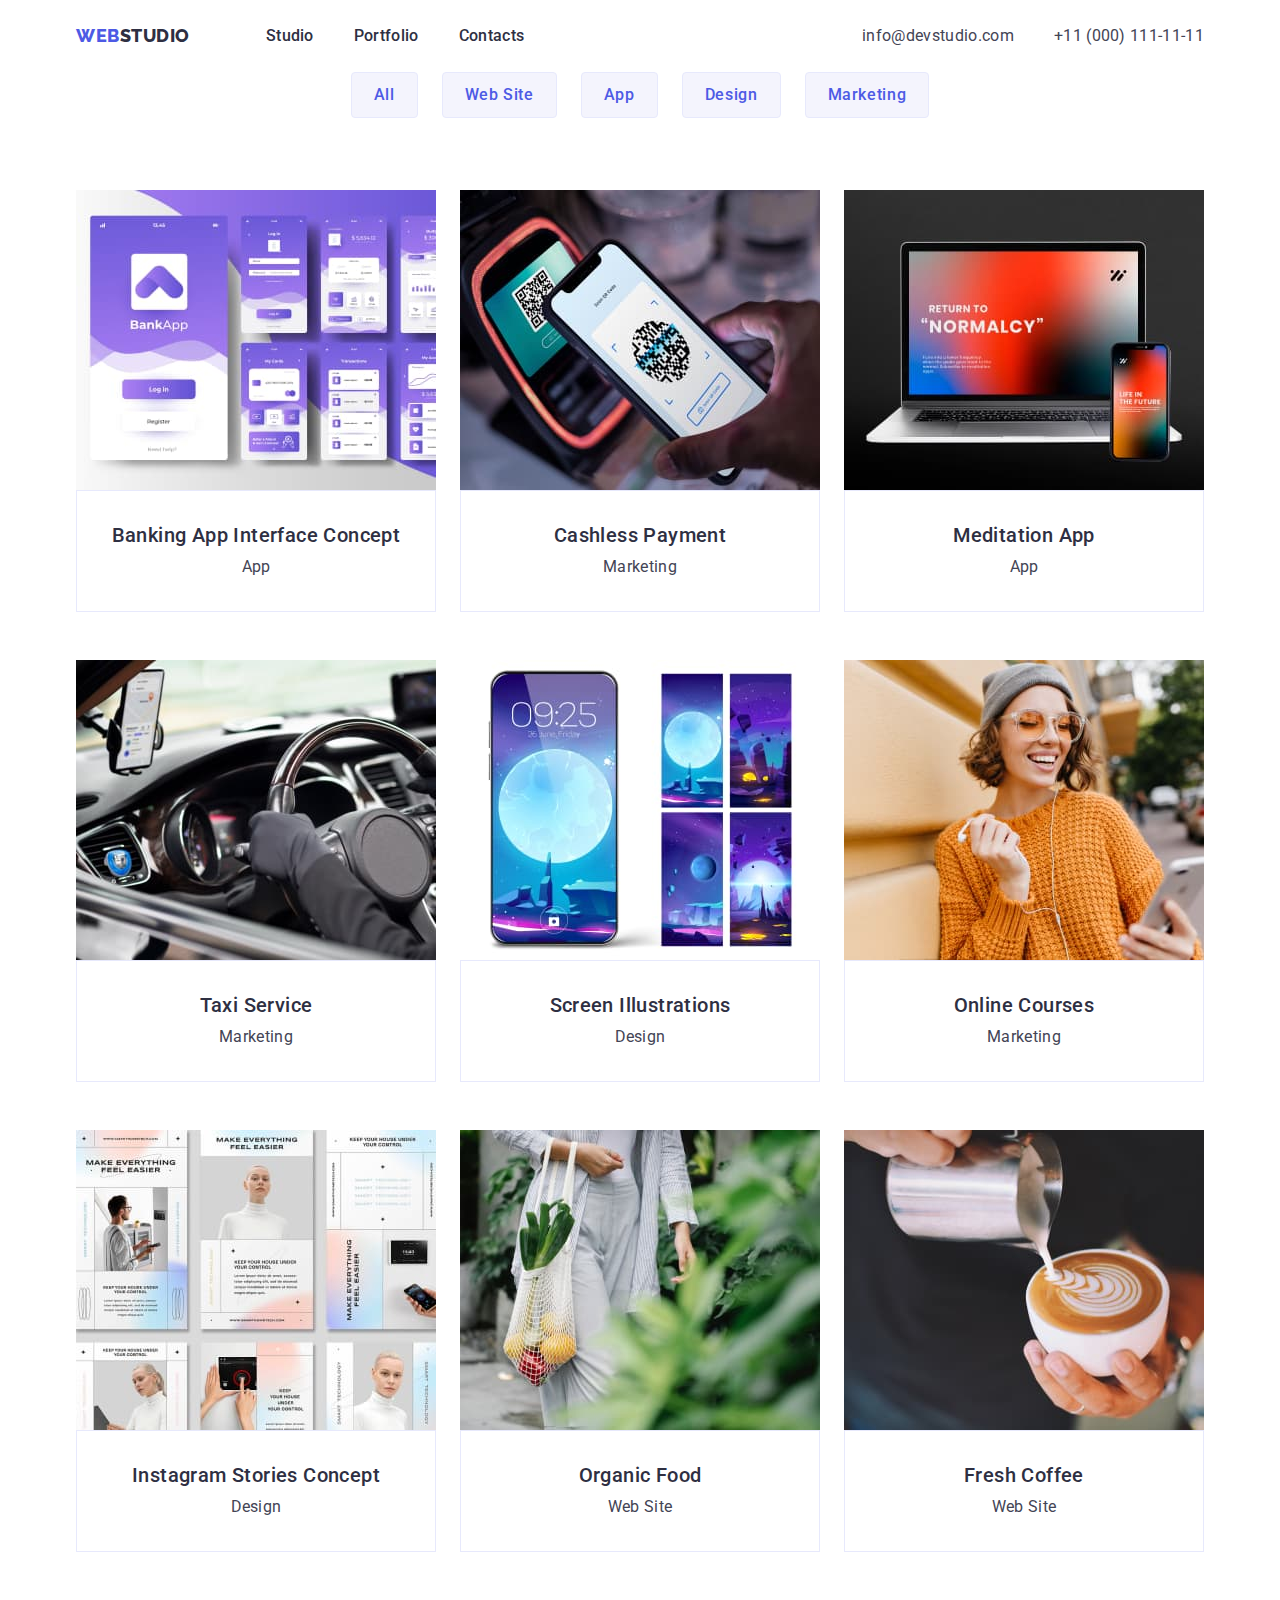
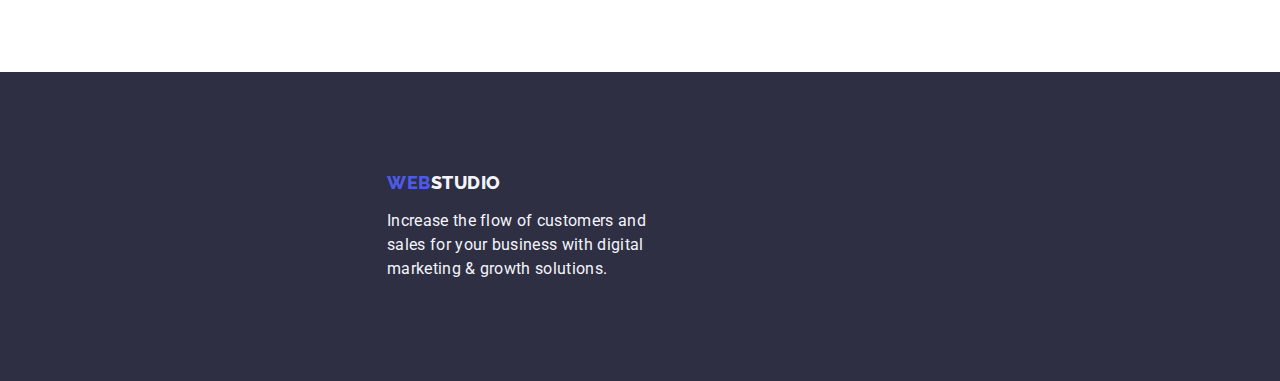
==== portfolio.html @ a7718dd5 "all new" ====
<!DOCTYPE html>

<html lang="en">
  <head>
    <meta charset="UTF-8" />
    <meta http-equiv="X-UA-Compatible" content="IE=edge" />
    <meta name="viewport" content="width=device-width, initial-scale=1.0" />
    <title>Portfolio</title>
    <link rel="preconnect" href="https://fonts.googleapis.com" />
    <link rel="preconnect" href="https://fonts.gstatic.com" crossorigin />
    <link
      href="https://fonts.googleapis.com/css2?family=Raleway:wght@800&family=Roboto:wght@400;500;700&display=swap"
      rel="stylesheet"
    />
    <link
      rel="stylesheet"
      href="https://cdn.jsdelivr.net/npm/modern-normalize@1.1.0/modern-normalize.min.css"
    />
    <link rel="stylesheet" href="./css/styles.css" />
  </head>

  <body>
    <header class="page-header">
      <!-- Top line -->
      <div class="container header-container">
        <nav class="page-nav">
          <!-- Logo Type -->
          <a class="logo link" href="./index.html"
            >Web<span class="studio">Studio</span></a
          >

          <!-- Menu Nav -->
          <ul class="menu list">
            <li class="menu-item">
              <a class="menu-link link" href="./index.html">Studio</a>
            </li>
            <li class="menu-item">
              <a class="menu-link link" href="./portfolio.html">Portfolio</a>
            </li>
            <li class="menu-item">
              <a class="menu-link link" href="">Contacts</a>
            </li>
          </ul>
        </nav>

        <!-- Address -->

        <address class="address">
          <ul class="list">
            <li>
              <a
                class="address-link link add-margin"
                href="mailto:info@devstudio.com"
                >info@devstudio.com</a
              >
            </li>
            <li>
              <a class="address-link link" href="tel:+110001111111"
                >+11 (000) 111-11-11</a
              >
            </li>
          </ul>
        </address>
      </div>
    </header>

    <main>
      <!-- Filters -->
      <section class="filter-card-section">
        <div class="container">
          <h1 hidden>Filters</h1>
          <ul class="filter-list-container list">
            <li class="filter-list">
              <button class="button-filter" type="button">All</button>
            </li>
            <li class="filter-list">
              <button class="button-filter" type="button">Web Site</button>
            </li>
            <li class="filter-list">
              <button class="button-filter" type="button">App</button>
            </li>
            <li class="filter-list">
              <button class="button-filter" type="button">Design</button>
            </li>
            <li class="filter-list">
              <button class="button-filter" type="button">Marketing</button>
            </li>
          </ul>
        </div>

        <!-- Project Card -->
        <div class="container project-container">
          <ul class="container-list list">
            <li class="card-list">
              <a class="project-link link" href="">
                <img
                  src="./images/project_img/project_img_1/img-app-interface-concept.jpg"
                  alt="image Interface Concept"
                  width="360"
                  height="300"
                />
                <div class="team-section-text project-text">
                  <h2 class="team-title-name">Banking App Interface Concept</h2>
                  <p class="team-text">App</p>
                </div>
              </a>
            </li>

            <li class="card-list">
              <a class="project-link link" href="">
                <img
                  src="./images/project_img/project_img_1/img-cashless-payment.jpg"
                  alt="image Cashless Payment"
                  width="360"
                  height="300"
                />
                <div class="team-section-text project-text">
                  <h2 class="team-title-name">Cashless Payment</h2>
                  <p class="team-text">Marketing</p>
                </div>
              </a>
            </li>

            <li class="card-list">
              <a class="project-link link" href="">
                <img
                  src="./images/project_img/project_img_1/img-meditation-app.jpg"
                  alt="image Meditation App"
                  width="360"
                  height="300"
                />
                <div class="team-section-text project-text">
                  <h2 class="team-title-name">Meditation App</h2>
                  <p class="team-text">App</p>
                </div>
              </a>
            </li>

            <li class="card-list">
              <a class="project-link link" href="">
                <img
                  src="./images/project_img/project_img_2/img-taxi-service.jpg"
                  alt="image Taxi Service"
                  width="360"
                  height="300"
                />
                <div class="team-section-text project-text">
                  <h2 class="team-title-name">Taxi Service</h2>
                  <p class="team-text">Marketing</p>
                </div>
              </a>
            </li>

            <li class="card-list">
              <a class="project-link link" href="">
                <img
                  src="./images/project_img/project_img_2/img-screen-illustrations.jpg"
                  alt="image Screen Illustrations"
                  width="360"
                  height="300"
                />
                <div class="team-section-text project-text">
                  <h2 class="team-title-name">Screen Illustrations</h2>
                  <p class="team-text">Design</p>
                </div>
              </a>
            </li>

            <li class="card-list">
              <a class="project-link link" href="">
                <img
                  src="./images/project_img/project_img_2/img-online-courses.jpg"
                  alt="image Online Courses"
                  width="360"
                  height="300"
                />
                <div class="team-section-text project-text">
                  <h2 class="team-title-name">Online Courses</h2>
                  <p class="team-text">Marketing</p>
                </div>
              </a>
            </li>

            <li class="card-list">
              <a class="project-link link" href="">
                <img
                  src="./images/project_img/project_img_3/img-stories-concept.jpg"
                  alt="image Stories Concept"
                  width="360"
                  height="300"
                />
                <div class="team-section-text project-text">
                  <h2 class="team-title-name">Instagram Stories Concept</h2>
                  <p class="team-text">Design</p>
                </div>
              </a>
            </li>

            <li class="card-list">
              <a class="project-link link" href="">
                <img
                  src="./images/project_img/project_img_3/img-organic-food.jpg"
                  alt="image Organic Food"
                  width="360"
                  height="300"
                />
                <div class="team-section-text project-text">
                  <h2 class="team-title-name">Organic Food</h2>
                  <p class="team-text">Web Site</p>
                </div>
              </a>
            </li>

            <li class="card-list">
              <a class="project-link link" href="">
                <img
                  src="./images/project_img/project_img_3/img-fresh-coffee.jpg"
                  alt="image Fresh Coffee"
                  width="360"
                  height="300"
                />
                <div class="team-section-text project-text">
                  <h2 class="team-title-name">Fresh Coffee</h2>
                  <p class="team-text">Web Site</p>
                </div>
              </a>
            </li>
          </ul>
        </div>
      </section>
    </main>

    <!-- Footer -->

    <footer class="page-footer">
      <div class="footer-container">
        <a class="logo-footer link" href="./index.html"
          >Web<span class="studio-footer">Studio</span></a
        >
        <p class="footer-text">
          Increase the flow of customers and sales for your business with
          digital marketing & growth solutions.
        </p>
      </div>
    </footer>
  </body>
</html>
---- css/styles.css ----
:root {
  --primary-font: 'Roboto', sans-serif;
  --secondary-font: 'Raleway', sans-serif;
  --background-color: #ffffff;
  --header-logo-color: #2e2f42;
  --color-font: #434455;
}

body {
  font-family: var(--primary-font);
  color: var(--color-font);
  background-color: var(--background-color);
}

h1,
h2,
h3,
h4,
p {
  margin-top: 0;
  margin-bottom: 0;
}

ul,
ol {
  margin-top: 0;
  margin-bottom: 0;
  padding-left: 0;
}

img {
  display: block;
}

button {
  cursor: pointer;
}

.list {
  list-style: none;
}

.link {
  text-decoration: none;
}

.container {
  width: 1158px;
  margin-left: auto;
  margin-right: auto;
  padding-left: 15px;
  padding-right: 15px;
}

/*===== Header =====*/

.header-container {
  display: flex;
  align-items: center;
}

.page-header {
  padding-top: 24px;
  padding-bottom: 24px;
}

.page-nav {
  display: flex;
  align-items: center;
}

.list {
  display: flex;
  align-items: center;
}

.logo {
  font-family: 'Raleway', sans-serif;
  font-weight: 800;
  font-size: 18px;
  line-height: 1.17;
  letter-spacing: 0.03em;
  text-transform: uppercase;
  margin-right: 76px;
  color: #4d5ae5;
}

.studio {
  font-family: 'Raleway', sans-serif;
  font-weight: 800;
  font-size: 18px;
  line-height: 1.17;
  letter-spacing: 0.03em;
  text-transform: uppercase;
  color: var(--header-logo-color);
}

/*===== Menu Nav =====*/
.menu-item:not(:last-child) {
  margin-right: 40px;
}

.menu-link {
  font-weight: 500;
  font-size: 16px;
  line-height: 1.5;
  letter-spacing: 0.02em;
  color: #2e2f42;
}

.menu-link:hover,
.menu-link:focus {
  color: #404bbf;
}

/*===== Address =====*/
.address {
  font-style: normal;
  margin-left: auto;
}

.address-link {
  font-style: normal;
  font-weight: 400;
  font-size: 16px;
  line-height: 1.5;
  letter-spacing: 0.02em;
  color: #434455;
}

.add-margin {
  margin-right: 40px;
}

.address-link:hover,
.address-link:focus {
  color: #404bbf;
}

/*===== Hero =====*/
.hero-container {
  display: flex;
  align-items: center;
  flex-direction: column;
  justify-content: center;
}

.hero-section {
  padding-top: 188px;
  padding-bottom: 188px;
  background: #2e2f42;
}

.hero-title {
  width: 496px;
  font-style: normal;
  font-weight: 700;
  font-size: 56px;
  line-height: 1.07;
  letter-spacing: 0.02em;
  text-align: center;
  margin-bottom: 48px;
  color: #ffffff;
}

.hero-button {
  font-family: var(--primary-font);
  font-weight: 500;
  font-size: 16px;
  line-height: 1.5;
  letter-spacing: 0.04em;
  color: #ffffff;
}

.hero-button {
  padding: 16px 32px;
  background: #4d5ae5;
  box-shadow: 0px 4px 4px #00000026;
  border-radius: 4px;
}

.hero-button:hover,
.hero-button:focus {
  background: #4d5ae5;
  box-shadow: 0px 1px 6px #2e2f4214, 0px 1px 1px #2e2f4229,
    0px 2px 1px #2e2f4214;
}

.hero-button:active {
  background: #404bbf;
}

/*===== Feature section =====*/
.feature-section {
  padding-top: 120px;
  padding-bottom: 120px;
}

.feature-item:not(:last-child) {
  margin-right: 24px;
}

.feature-title {
  font-weight: 500;
  font-size: 20px;
  line-height: 1.2;
  letter-spacing: 0.02em;
  margin-bottom: 8px;
  color: #2e2f42;
}

.feature-text {
  width: 264px;
  height: 72px;
  font-weight: 400;
  font-size: 16px;
  line-height: 1.5;
  letter-spacing: 0.02em;
  color: #434455;
}

/*===== What are we doing =====*/
.doing-section {
  padding-bottom: 120px;
}

.doing-title {
  font-weight: 700;
  font-size: 36px;
  line-height: 1.11;
  text-align: center;
  letter-spacing: 0.02em;
  text-transform: capitalize;
  margin-bottom: 72px;
  color: #2e2f42;
}

.doing-item:not(:last-child) {
  margin-right: 24px;
}

/*===== Our Team =====*/
.team-section-list {
  background-color: #ffffff;
}

.team-section-list:not(:last-child) {
  margin-right: 24px;
}

.team-section-text {
  padding: 32px 16px;
}

.team-section {
  background: #f4f4fd;
  padding-top: 120px;
  padding-bottom: 120px;
}

.team-title {
  font-weight: 700;
  font-size: 36px;
  line-height: 1.11;
  text-align: center;
  letter-spacing: 0.02em;
  text-transform: capitalize;
  margin-bottom: 72px;
  color: #2e2f42;
}

.team-title-name {
  font-weight: 500;
  font-size: 20px;
  line-height: 1.2;
  letter-spacing: 0.02em;
  text-align: center;
  margin-bottom: 8px;
  color: #2e2f42;
}

.team-text {
  font-size: 16px;
  line-height: 1.5;
  letter-spacing: 0.02em;
  text-align: center;
  color: #434455;
}

/*===== Footer =====*/
.page-footer {
  padding-top: 100px;
  padding-bottom: 100px;
  background: #2e2f42;
}

.footer-container {
  display: flex;
  flex-direction: column;
  width: 294px;
  margin-left: 372px;
  margin-right: auto;
  padding-left: 15px;
  padding-right: 15px;
}

.logo-footer {
  font-family: 'Raleway', sans-serif;
  font-weight: 800;
  font-size: 18px;
  line-height: 1.17;
  letter-spacing: 0.03em;
  text-transform: uppercase;
  margin-bottom: 16px;
  color: #4d5ae5;
}

.studio-footer {
  font-family: 'Raleway', sans-serif;
  font-weight: 800;
  font-size: 18px;
  line-height: 1.17;
  letter-spacing: 0.03em;
  text-transform: uppercase;
  color: #f4f4fd;
}

.footer-text {
  font-weight: 400;
  font-size: 16px;
  line-height: 1.5;
  letter-spacing: 0.02em;
  color: #f4f4fd;
}

/* ====== Portfolio ====== */

/* Filters */
.button-filter {
  font-family: var(--primary-font);
  font-weight: 500;
  font-size: 16px;
  line-height: 1.5;
  letter-spacing: 0.04em;
  padding: 10px 22px;
  color: #4d5ae5;
  background-color: #f4f4fd;
  border: 1px solid #e7e9fc;
  border-radius: 4px;
}

.button-filter:hover,
.button-filter:focus {
  color: #ffffff;
  background: #404bbf;
  box-shadow: 0px 3px 1px #0000001a, 0px 2px 1px #00000014,
    0px 2px 2px #0000001f;
  border-radius: 4px;
}

/* =====Filters===== */

.filter-list-container {
  justify-content: center;
  align-items: center;
}
.filter-list:not(:last-child) {
  margin-right: 24px;
}

/* =====Project Card */

.project-container {
  padding-top: 72px;
  padding-bottom: 72px;
}

.container-list {
  flex-wrap: wrap;
  justify-content: space-between;
}

.project-text {
  border: 1px solid #e7e9fc;
}

.card-list {
  margin-bottom: 48px;
}
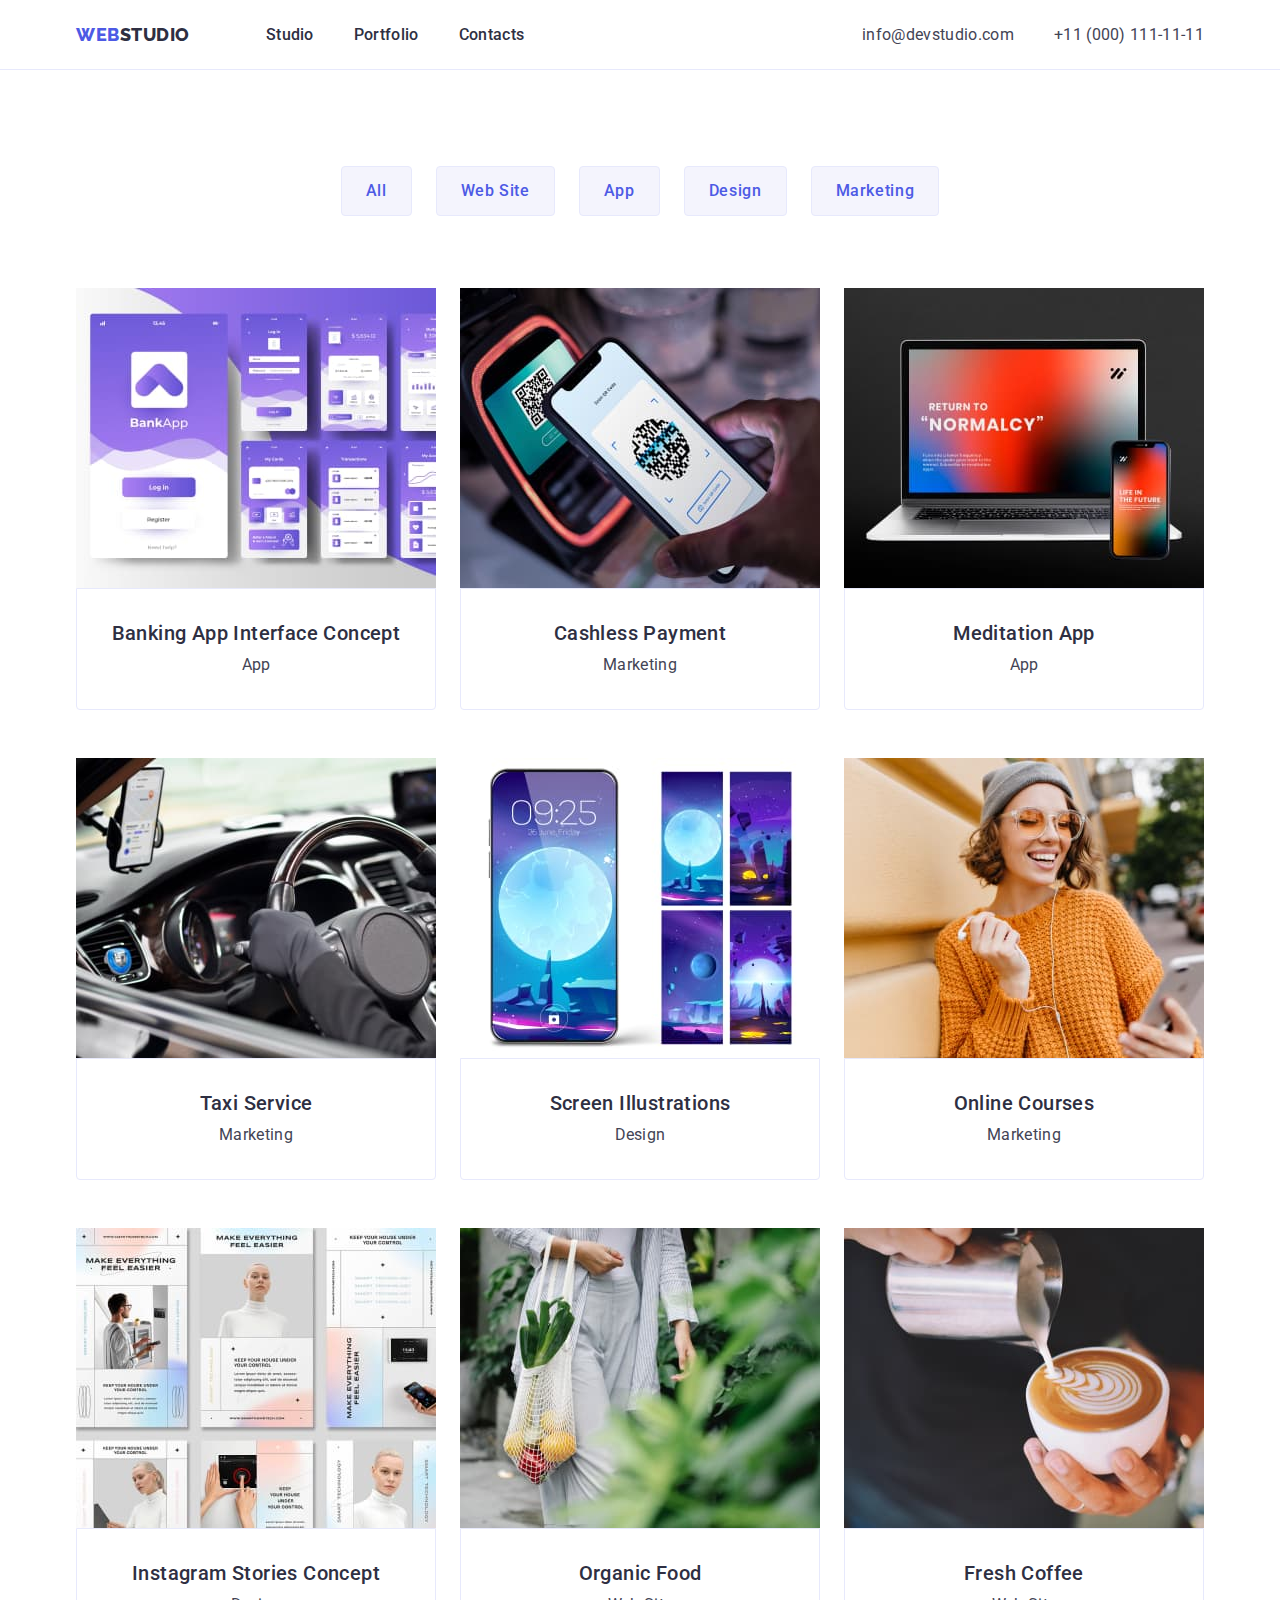
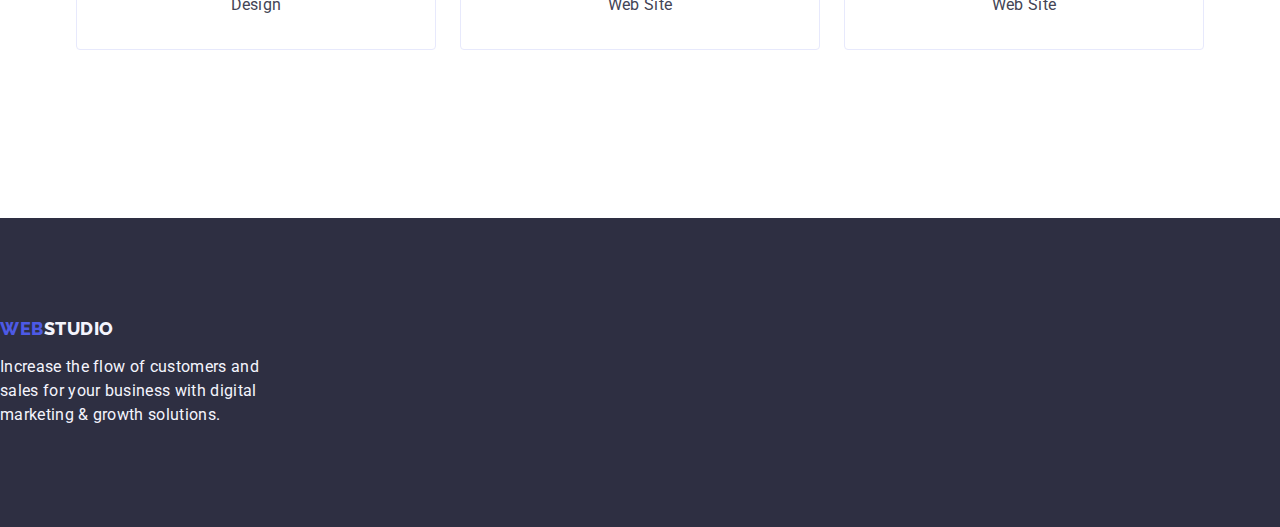
==== commit 3d5c0704: "portfolio mod css" ====
--- a/portfolio.html
+++ b/portfolio.html
@@ -67,165 +67,169 @@
     <main>
       <!-- Filters -->
       <section class="filter-card-section">
-        <div class="container">
-          <h1 hidden>Filters</h1>
-          <ul class="filter-list-container list">
-            <li class="filter-list">
-              <button class="button-filter" type="button">All</button>
-            </li>
-            <li class="filter-list">
-              <button class="button-filter" type="button">Web Site</button>
-            </li>
-            <li class="filter-list">
-              <button class="button-filter" type="button">App</button>
-            </li>
-            <li class="filter-list">
-              <button class="button-filter" type="button">Design</button>
-            </li>
-            <li class="filter-list">
-              <button class="button-filter" type="button">Marketing</button>
-            </li>
-          </ul>
-        </div>
-
-        <!-- Project Card -->
-        <div class="container project-container">
-          <ul class="container-list list">
-            <li class="card-list">
-              <a class="project-link link" href="">
-                <img
-                  src="./images/project_img/project_img_1/img-app-interface-concept.jpg"
-                  alt="image Interface Concept"
-                  width="360"
-                  height="300"
-                />
-                <div class="team-section-text project-text">
-                  <h2 class="team-title-name">Banking App Interface Concept</h2>
-                  <p class="team-text">App</p>
-                </div>
-              </a>
-            </li>
-
-            <li class="card-list">
-              <a class="project-link link" href="">
-                <img
-                  src="./images/project_img/project_img_1/img-cashless-payment.jpg"
-                  alt="image Cashless Payment"
-                  width="360"
-                  height="300"
-                />
-                <div class="team-section-text project-text">
-                  <h2 class="team-title-name">Cashless Payment</h2>
-                  <p class="team-text">Marketing</p>
-                </div>
-              </a>
-            </li>
-
-            <li class="card-list">
-              <a class="project-link link" href="">
-                <img
-                  src="./images/project_img/project_img_1/img-meditation-app.jpg"
-                  alt="image Meditation App"
-                  width="360"
-                  height="300"
-                />
-                <div class="team-section-text project-text">
-                  <h2 class="team-title-name">Meditation App</h2>
-                  <p class="team-text">App</p>
-                </div>
-              </a>
-            </li>
-
-            <li class="card-list">
-              <a class="project-link link" href="">
-                <img
-                  src="./images/project_img/project_img_2/img-taxi-service.jpg"
-                  alt="image Taxi Service"
-                  width="360"
-                  height="300"
-                />
-                <div class="team-section-text project-text">
-                  <h2 class="team-title-name">Taxi Service</h2>
-                  <p class="team-text">Marketing</p>
-                </div>
-              </a>
-            </li>
-
-            <li class="card-list">
-              <a class="project-link link" href="">
-                <img
-                  src="./images/project_img/project_img_2/img-screen-illustrations.jpg"
-                  alt="image Screen Illustrations"
-                  width="360"
-                  height="300"
-                />
-                <div class="team-section-text project-text">
-                  <h2 class="team-title-name">Screen Illustrations</h2>
-                  <p class="team-text">Design</p>
-                </div>
-              </a>
-            </li>
-
-            <li class="card-list">
-              <a class="project-link link" href="">
-                <img
-                  src="./images/project_img/project_img_2/img-online-courses.jpg"
-                  alt="image Online Courses"
-                  width="360"
-                  height="300"
-                />
-                <div class="team-section-text project-text">
-                  <h2 class="team-title-name">Online Courses</h2>
-                  <p class="team-text">Marketing</p>
-                </div>
-              </a>
-            </li>
-
-            <li class="card-list">
-              <a class="project-link link" href="">
-                <img
-                  src="./images/project_img/project_img_3/img-stories-concept.jpg"
-                  alt="image Stories Concept"
-                  width="360"
-                  height="300"
-                />
-                <div class="team-section-text project-text">
-                  <h2 class="team-title-name">Instagram Stories Concept</h2>
-                  <p class="team-text">Design</p>
-                </div>
-              </a>
-            </li>
-
-            <li class="card-list">
-              <a class="project-link link" href="">
-                <img
-                  src="./images/project_img/project_img_3/img-organic-food.jpg"
-                  alt="image Organic Food"
-                  width="360"
-                  height="300"
-                />
-                <div class="team-section-text project-text">
-                  <h2 class="team-title-name">Organic Food</h2>
-                  <p class="team-text">Web Site</p>
-                </div>
-              </a>
-            </li>
-
-            <li class="card-list">
-              <a class="project-link link" href="">
-                <img
-                  src="./images/project_img/project_img_3/img-fresh-coffee.jpg"
-                  alt="image Fresh Coffee"
-                  width="360"
-                  height="300"
-                />
-                <div class="team-section-text project-text">
-                  <h2 class="team-title-name">Fresh Coffee</h2>
-                  <p class="team-text">Web Site</p>
-                </div>
-              </a>
-            </li>
-          </ul>
+        <div class="portfolio-section">
+          <div class="container">
+            <h1 hidden>Filters</h1>
+            <ul class="filter-list-container list">
+              <li class="filter-list">
+                <button class="button-filter" type="button">All</button>
+              </li>
+              <li class="filter-list">
+                <button class="button-filter" type="button">Web Site</button>
+              </li>
+              <li class="filter-list">
+                <button class="button-filter" type="button">App</button>
+              </li>
+              <li class="filter-list">
+                <button class="button-filter" type="button">Design</button>
+              </li>
+              <li class="filter-list">
+                <button class="button-filter" type="button">Marketing</button>
+              </li>
+            </ul>
+          </div>
+
+          <!-- Project Card -->
+          <div class="container project-container">
+            <ul class="container-list list">
+              <li class="card-list">
+                <a class="project-link link" href="">
+                  <img
+                    src="./images/project_img/project_img_1/img-app-interface-concept.jpg"
+                    alt="image Interface Concept"
+                    width="360"
+                    height="300"
+                  />
+                  <div class="team-section-text project-text">
+                    <h2 class="team-title-name">
+                      Banking App Interface Concept
+                    </h2>
+                    <p class="team-text">App</p>
+                  </div>
+                </a>
+              </li>
+
+              <li class="card-list">
+                <a class="project-link link" href="">
+                  <img
+                    src="./images/project_img/project_img_1/img-cashless-payment.jpg"
+                    alt="image Cashless Payment"
+                    width="360"
+                    height="300"
+                  />
+                  <div class="team-section-text project-text">
+                    <h2 class="team-title-name">Cashless Payment</h2>
+                    <p class="team-text">Marketing</p>
+                  </div>
+                </a>
+              </li>
+
+              <li class="card-list">
+                <a class="project-link link" href="">
+                  <img
+                    src="./images/project_img/project_img_1/img-meditation-app.jpg"
+                    alt="image Meditation App"
+                    width="360"
+                    height="300"
+                  />
+                  <div class="team-section-text project-text">
+                    <h2 class="team-title-name">Meditation App</h2>
+                    <p class="team-text">App</p>
+                  </div>
+                </a>
+              </li>
+
+              <li class="card-list">
+                <a class="project-link link" href="">
+                  <img
+                    src="./images/project_img/project_img_2/img-taxi-service.jpg"
+                    alt="image Taxi Service"
+                    width="360"
+                    height="300"
+                  />
+                  <div class="team-section-text project-text">
+                    <h2 class="team-title-name">Taxi Service</h2>
+                    <p class="team-text">Marketing</p>
+                  </div>
+                </a>
+              </li>
+
+              <li class="card-list">
+                <a class="project-link link" href="">
+                  <img
+                    src="./images/project_img/project_img_2/img-screen-illustrations.jpg"
+                    alt="image Screen Illustrations"
+                    width="360"
+                    height="300"
+                  />
+                  <div class="team-section-text project-text">
+                    <h2 class="team-title-name">Screen Illustrations</h2>
+                    <p class="team-text">Design</p>
+                  </div>
+                </a>
+              </li>
+
+              <li class="card-list">
+                <a class="project-link link" href="">
+                  <img
+                    src="./images/project_img/project_img_2/img-online-courses.jpg"
+                    alt="image Online Courses"
+                    width="360"
+                    height="300"
+                  />
+                  <div class="team-section-text project-text">
+                    <h2 class="team-title-name">Online Courses</h2>
+                    <p class="team-text">Marketing</p>
+                  </div>
+                </a>
+              </li>
+
+              <li class="card-list">
+                <a class="project-link link" href="">
+                  <img
+                    src="./images/project_img/project_img_3/img-stories-concept.jpg"
+                    alt="image Stories Concept"
+                    width="360"
+                    height="300"
+                  />
+                  <div class="team-section-text project-text">
+                    <h2 class="team-title-name">Instagram Stories Concept</h2>
+                    <p class="team-text">Design</p>
+                  </div>
+                </a>
+              </li>
+
+              <li class="card-list">
+                <a class="project-link link" href="">
+                  <img
+                    src="./images/project_img/project_img_3/img-organic-food.jpg"
+                    alt="image Organic Food"
+                    width="360"
+                    height="300"
+                  />
+                  <div class="team-section-text project-text">
+                    <h2 class="team-title-name">Organic Food</h2>
+                    <p class="team-text">Web Site</p>
+                  </div>
+                </a>
+              </li>
+
+              <li class="card-list">
+                <a class="project-link link" href="">
+                  <img
+                    src="./images/project_img/project_img_3/img-fresh-coffee.jpg"
+                    alt="image Fresh Coffee"
+                    width="360"
+                    height="300"
+                  />
+                  <div class="team-section-text project-text">
+                    <h2 class="team-title-name">Fresh Coffee</h2>
+                    <p class="team-text">Web Site</p>
+                  </div>
+                </a>
+              </li>
+            </ul>
+          </div>
         </div>
       </section>
     </main>
--- a/css/styles.css
+++ b/css/styles.css
@@ -60,8 +60,7 @@
 }
 
 .page-header {
-  padding-top: 24px;
-  padding-bottom: 24px;
+  border-bottom: 1px solid #e7e9fc;
 }
 
 .page-nav {
@@ -83,6 +82,7 @@
   text-transform: uppercase;
   margin-right: 76px;
   color: #4d5ae5;
+  padding: 24px 0;
 }
 
 .studio {
@@ -95,9 +95,8 @@
   color: var(--header-logo-color);
 }
 
-/*===== Menu Nav =====*/
-.menu-item:not(:last-child) {
-  margin-right: 40px;
+.menu {
+  gap: 40px;
 }
 
 .menu-link {
@@ -152,7 +151,7 @@
 }
 
 .hero-title {
-  width: 496px;
+  max-width: 496px;
   font-style: normal;
   font-weight: 700;
   font-size: 56px;
@@ -164,12 +163,15 @@
 }
 
 .hero-button {
+  min-width: 169px;
+  height: 56px;
   font-family: var(--primary-font);
   font-weight: 500;
   font-size: 16px;
   line-height: 1.5;
   letter-spacing: 0.04em;
   color: #ffffff;
+  border: none;
 }
 
 .hero-button {
@@ -196,8 +198,8 @@
   padding-bottom: 120px;
 }
 
-.feature-item:not(:last-child) {
-  margin-right: 24px;
+.feature-list {
+  gap: 24px;
 }
 
 .feature-title {
@@ -241,6 +243,9 @@
 
 /*===== Our Team =====*/
 .team-section-list {
+  box-shadow: 0px 1px 6px #2e2f4214, 0px 1px 1px #2e2f4229,
+    0px 2px 1px #2e2f4214;
+  border-radius: 0px 0px 4px 4px;
   background-color: #ffffff;
 }
 
@@ -250,6 +255,7 @@
 
 .team-section-text {
   padding: 32px 16px;
+  border-radius: 0px 0px 4px 4px;
 }
 
 .team-section {
@@ -292,16 +298,6 @@
   padding-top: 100px;
   padding-bottom: 100px;
   background: #2e2f42;
-}
-
-.footer-container {
-  display: flex;
-  flex-direction: column;
-  width: 294px;
-  margin-left: 372px;
-  margin-right: auto;
-  padding-left: 15px;
-  padding-right: 15px;
 }
 
 .logo-footer {
@@ -311,6 +307,7 @@
   line-height: 1.17;
   letter-spacing: 0.03em;
   text-transform: uppercase;
+  display: inline-block;
   margin-bottom: 16px;
   color: #4d5ae5;
 }
@@ -326,6 +323,7 @@
 }
 
 .footer-text {
+  width: 264px;
   font-weight: 400;
   font-size: 16px;
   line-height: 1.5;
@@ -334,7 +332,9 @@
 }
 
 /* ====== Portfolio ====== */
-
+.portfolio-section {
+  padding: 96px 0 120px;
+}
 /* Filters */
 .button-filter {
   font-family: var(--primary-font);
@@ -342,7 +342,7 @@
   font-size: 16px;
   line-height: 1.5;
   letter-spacing: 0.04em;
-  padding: 10px 22px;
+  padding: 12px 24px;
   color: #4d5ae5;
   background-color: #f4f4fd;
   border: 1px solid #e7e9fc;
@@ -356,6 +356,7 @@
   box-shadow: 0px 3px 1px #0000001a, 0px 2px 1px #00000014,
     0px 2px 2px #0000001f;
   border-radius: 4px;
+  border: 1px solid transparent;
 }
 
 /* =====Filters===== */
@@ -363,17 +364,13 @@
 .filter-list-container {
   justify-content: center;
   align-items: center;
+  margin-bottom: 72px;
 }
 .filter-list:not(:last-child) {
   margin-right: 24px;
 }
 
 /* =====Project Card */
-
-.project-container {
-  padding-top: 72px;
-  padding-bottom: 72px;
-}
 
 .container-list {
   flex-wrap: wrap;
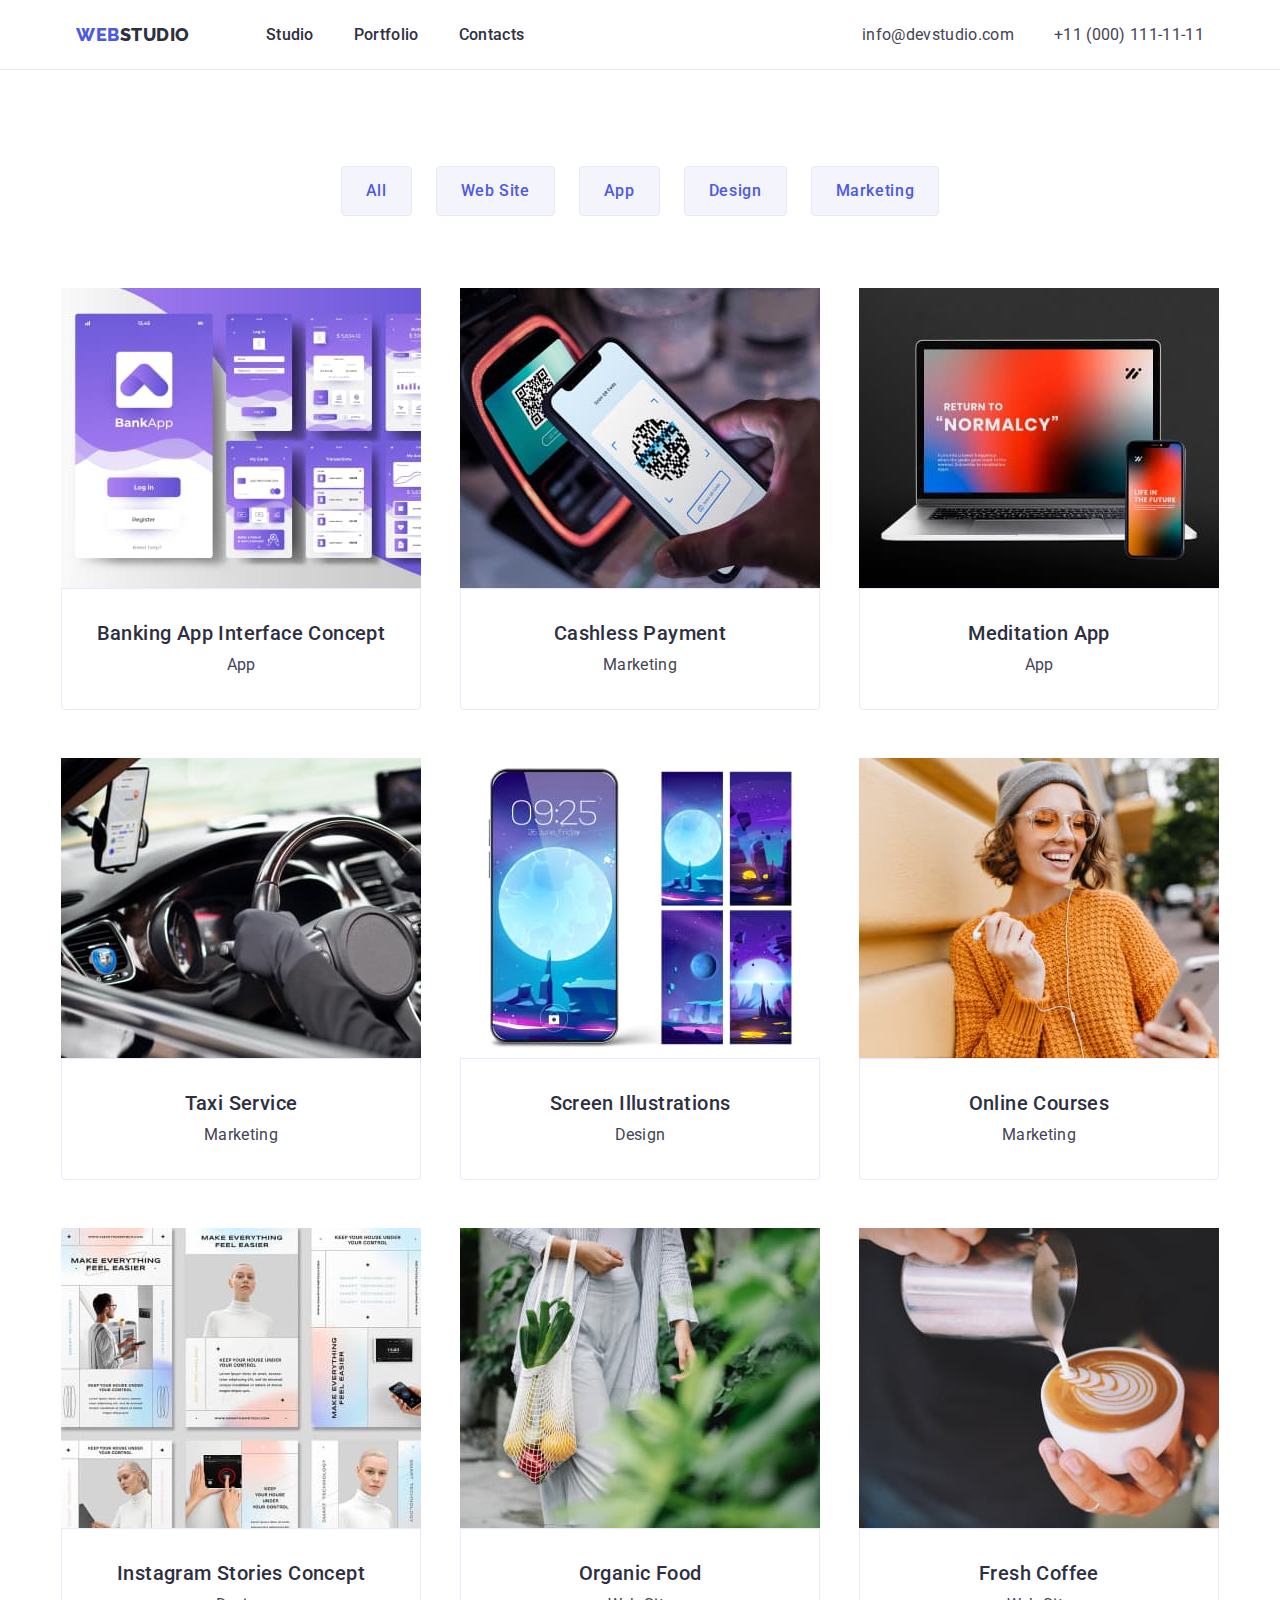
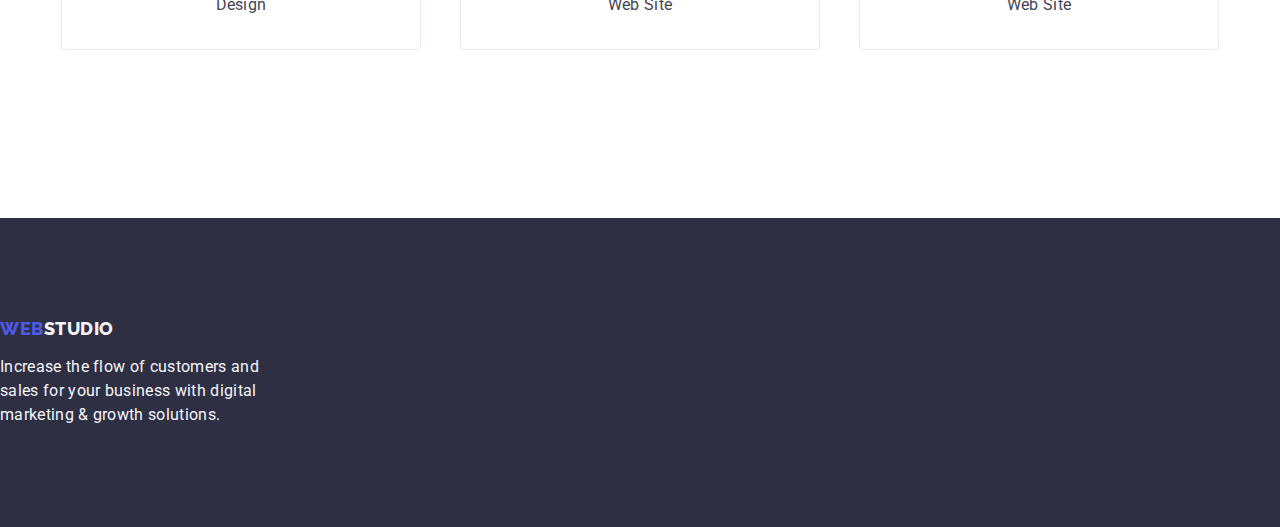
==== commit fa48a50d: "11111" ====
--- a/portfolio.html
+++ b/portfolio.html
@@ -67,169 +67,164 @@
     <main>
       <!-- Filters -->
       <section class="filter-card-section">
-        <div class="portfolio-section">
-          <div class="container">
-            <h1 hidden>Filters</h1>
-            <ul class="filter-list-container list">
-              <li class="filter-list">
-                <button class="button-filter" type="button">All</button>
-              </li>
-              <li class="filter-list">
-                <button class="button-filter" type="button">Web Site</button>
-              </li>
-              <li class="filter-list">
-                <button class="button-filter" type="button">App</button>
-              </li>
-              <li class="filter-list">
-                <button class="button-filter" type="button">Design</button>
-              </li>
-              <li class="filter-list">
-                <button class="button-filter" type="button">Marketing</button>
-              </li>
-            </ul>
-          </div>
+        <div class="container portfolio-section">
+          <h1 hidden>Filters</h1>
+          <ul class="filter-list-container list">
+            <li class="filter-list">
+              <button class="button-filter" type="button">All</button>
+            </li>
+            <li class="filter-list">
+              <button class="button-filter" type="button">Web Site</button>
+            </li>
+            <li class="filter-list">
+              <button class="button-filter" type="button">App</button>
+            </li>
+            <li class="filter-list">
+              <button class="button-filter" type="button">Design</button>
+            </li>
+            <li class="filter-list">
+              <button class="button-filter" type="button">Marketing</button>
+            </li>
+          </ul>
 
           <!-- Project Card -->
-          <div class="container project-container">
-            <ul class="container-list list">
-              <li class="card-list">
-                <a class="project-link link" href="">
-                  <img
-                    src="./images/project_img/project_img_1/img-app-interface-concept.jpg"
-                    alt="image Interface Concept"
-                    width="360"
-                    height="300"
-                  />
-                  <div class="team-section-text project-text">
-                    <h2 class="team-title-name">
-                      Banking App Interface Concept
-                    </h2>
-                    <p class="team-text">App</p>
-                  </div>
-                </a>
-              </li>
-
-              <li class="card-list">
-                <a class="project-link link" href="">
-                  <img
-                    src="./images/project_img/project_img_1/img-cashless-payment.jpg"
-                    alt="image Cashless Payment"
-                    width="360"
-                    height="300"
-                  />
-                  <div class="team-section-text project-text">
-                    <h2 class="team-title-name">Cashless Payment</h2>
-                    <p class="team-text">Marketing</p>
-                  </div>
-                </a>
-              </li>
-
-              <li class="card-list">
-                <a class="project-link link" href="">
-                  <img
-                    src="./images/project_img/project_img_1/img-meditation-app.jpg"
-                    alt="image Meditation App"
-                    width="360"
-                    height="300"
-                  />
-                  <div class="team-section-text project-text">
-                    <h2 class="team-title-name">Meditation App</h2>
-                    <p class="team-text">App</p>
-                  </div>
-                </a>
-              </li>
-
-              <li class="card-list">
-                <a class="project-link link" href="">
-                  <img
-                    src="./images/project_img/project_img_2/img-taxi-service.jpg"
-                    alt="image Taxi Service"
-                    width="360"
-                    height="300"
-                  />
-                  <div class="team-section-text project-text">
-                    <h2 class="team-title-name">Taxi Service</h2>
-                    <p class="team-text">Marketing</p>
-                  </div>
-                </a>
-              </li>
-
-              <li class="card-list">
-                <a class="project-link link" href="">
-                  <img
-                    src="./images/project_img/project_img_2/img-screen-illustrations.jpg"
-                    alt="image Screen Illustrations"
-                    width="360"
-                    height="300"
-                  />
-                  <div class="team-section-text project-text">
-                    <h2 class="team-title-name">Screen Illustrations</h2>
-                    <p class="team-text">Design</p>
-                  </div>
-                </a>
-              </li>
-
-              <li class="card-list">
-                <a class="project-link link" href="">
-                  <img
-                    src="./images/project_img/project_img_2/img-online-courses.jpg"
-                    alt="image Online Courses"
-                    width="360"
-                    height="300"
-                  />
-                  <div class="team-section-text project-text">
-                    <h2 class="team-title-name">Online Courses</h2>
-                    <p class="team-text">Marketing</p>
-                  </div>
-                </a>
-              </li>
-
-              <li class="card-list">
-                <a class="project-link link" href="">
-                  <img
-                    src="./images/project_img/project_img_3/img-stories-concept.jpg"
-                    alt="image Stories Concept"
-                    width="360"
-                    height="300"
-                  />
-                  <div class="team-section-text project-text">
-                    <h2 class="team-title-name">Instagram Stories Concept</h2>
-                    <p class="team-text">Design</p>
-                  </div>
-                </a>
-              </li>
-
-              <li class="card-list">
-                <a class="project-link link" href="">
-                  <img
-                    src="./images/project_img/project_img_3/img-organic-food.jpg"
-                    alt="image Organic Food"
-                    width="360"
-                    height="300"
-                  />
-                  <div class="team-section-text project-text">
-                    <h2 class="team-title-name">Organic Food</h2>
-                    <p class="team-text">Web Site</p>
-                  </div>
-                </a>
-              </li>
-
-              <li class="card-list">
-                <a class="project-link link" href="">
-                  <img
-                    src="./images/project_img/project_img_3/img-fresh-coffee.jpg"
-                    alt="image Fresh Coffee"
-                    width="360"
-                    height="300"
-                  />
-                  <div class="team-section-text project-text">
-                    <h2 class="team-title-name">Fresh Coffee</h2>
-                    <p class="team-text">Web Site</p>
-                  </div>
-                </a>
-              </li>
-            </ul>
-          </div>
+
+          <ul class="container-list list">
+            <li class="card-list">
+              <a class="project-link link" href="">
+                <img
+                  src="./images/project_img/project_img_1/img-app-interface-concept.jpg"
+                  alt="image Interface Concept"
+                  width="360"
+                  height="300"
+                />
+                <div class="team-section-text project-text">
+                  <h2 class="team-title-name">Banking App Interface Concept</h2>
+                  <p class="team-text">App</p>
+                </div>
+              </a>
+            </li>
+
+            <li class="card-list">
+              <a class="project-link link" href="">
+                <img
+                  src="./images/project_img/project_img_1/img-cashless-payment.jpg"
+                  alt="image Cashless Payment"
+                  width="360"
+                  height="300"
+                />
+                <div class="team-section-text project-text">
+                  <h2 class="team-title-name">Cashless Payment</h2>
+                  <p class="team-text">Marketing</p>
+                </div>
+              </a>
+            </li>
+
+            <li class="card-list">
+              <a class="project-link link" href="">
+                <img
+                  src="./images/project_img/project_img_1/img-meditation-app.jpg"
+                  alt="image Meditation App"
+                  width="360"
+                  height="300"
+                />
+                <div class="team-section-text project-text">
+                  <h2 class="team-title-name">Meditation App</h2>
+                  <p class="team-text">App</p>
+                </div>
+              </a>
+            </li>
+
+            <li class="card-list">
+              <a class="project-link link" href="">
+                <img
+                  src="./images/project_img/project_img_2/img-taxi-service.jpg"
+                  alt="image Taxi Service"
+                  width="360"
+                  height="300"
+                />
+                <div class="team-section-text project-text">
+                  <h2 class="team-title-name">Taxi Service</h2>
+                  <p class="team-text">Marketing</p>
+                </div>
+              </a>
+            </li>
+
+            <li class="card-list">
+              <a class="project-link link" href="">
+                <img
+                  src="./images/project_img/project_img_2/img-screen-illustrations.jpg"
+                  alt="image Screen Illustrations"
+                  width="360"
+                  height="300"
+                />
+                <div class="team-section-text project-text">
+                  <h2 class="team-title-name">Screen Illustrations</h2>
+                  <p class="team-text">Design</p>
+                </div>
+              </a>
+            </li>
+
+            <li class="card-list">
+              <a class="project-link link" href="">
+                <img
+                  src="./images/project_img/project_img_2/img-online-courses.jpg"
+                  alt="image Online Courses"
+                  width="360"
+                  height="300"
+                />
+                <div class="team-section-text project-text">
+                  <h2 class="team-title-name">Online Courses</h2>
+                  <p class="team-text">Marketing</p>
+                </div>
+              </a>
+            </li>
+
+            <li class="card-list">
+              <a class="project-link link" href="">
+                <img
+                  src="./images/project_img/project_img_3/img-stories-concept.jpg"
+                  alt="image Stories Concept"
+                  width="360"
+                  height="300"
+                />
+                <div class="team-section-text project-text">
+                  <h2 class="team-title-name">Instagram Stories Concept</h2>
+                  <p class="team-text">Design</p>
+                </div>
+              </a>
+            </li>
+
+            <li class="card-list">
+              <a class="project-link link" href="">
+                <img
+                  src="./images/project_img/project_img_3/img-organic-food.jpg"
+                  alt="image Organic Food"
+                  width="360"
+                  height="300"
+                />
+                <div class="team-section-text project-text">
+                  <h2 class="team-title-name">Organic Food</h2>
+                  <p class="team-text">Web Site</p>
+                </div>
+              </a>
+            </li>
+
+            <li class="card-list">
+              <a class="project-link link" href="">
+                <img
+                  src="./images/project_img/project_img_3/img-fresh-coffee.jpg"
+                  alt="image Fresh Coffee"
+                  width="360"
+                  height="300"
+                />
+                <div class="team-section-text project-text">
+                  <h2 class="team-title-name">Fresh Coffee</h2>
+                  <p class="team-text">Web Site</p>
+                </div>
+              </a>
+            </li>
+          </ul>
         </div>
       </section>
     </main>
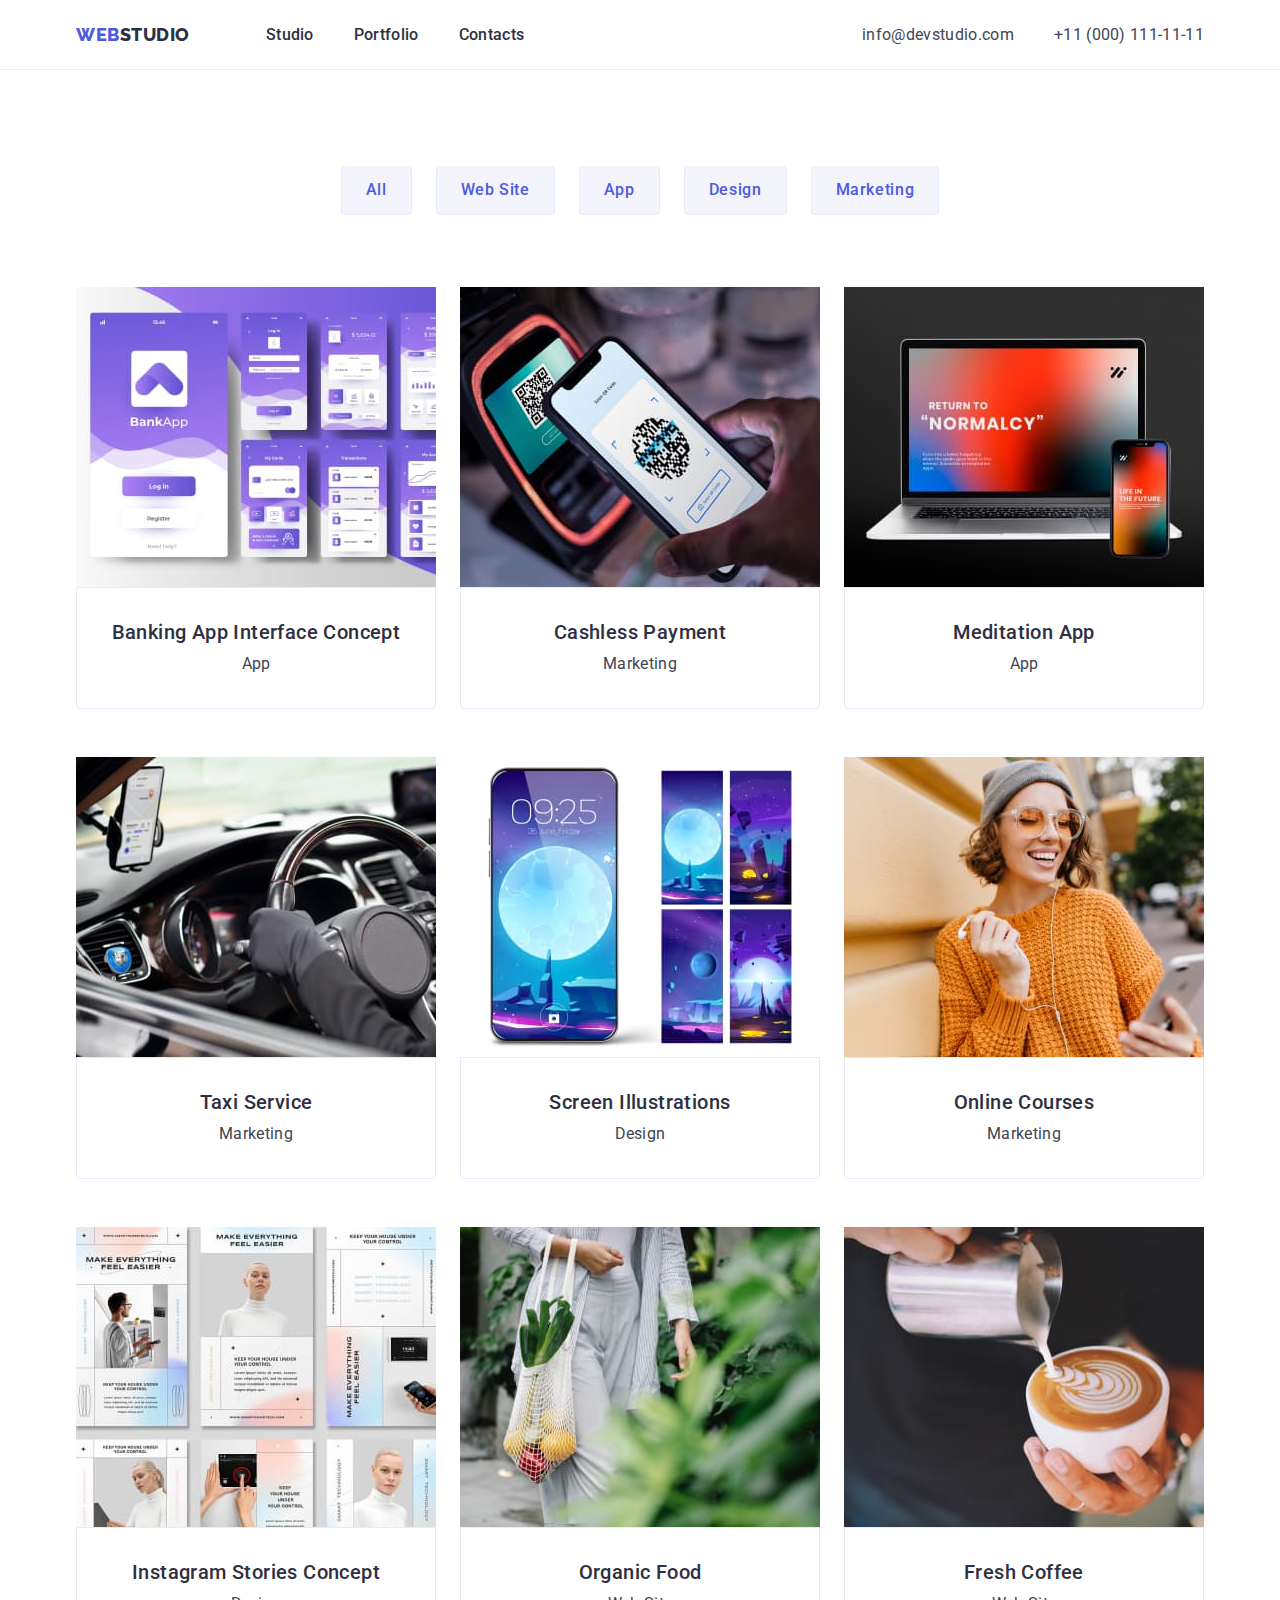
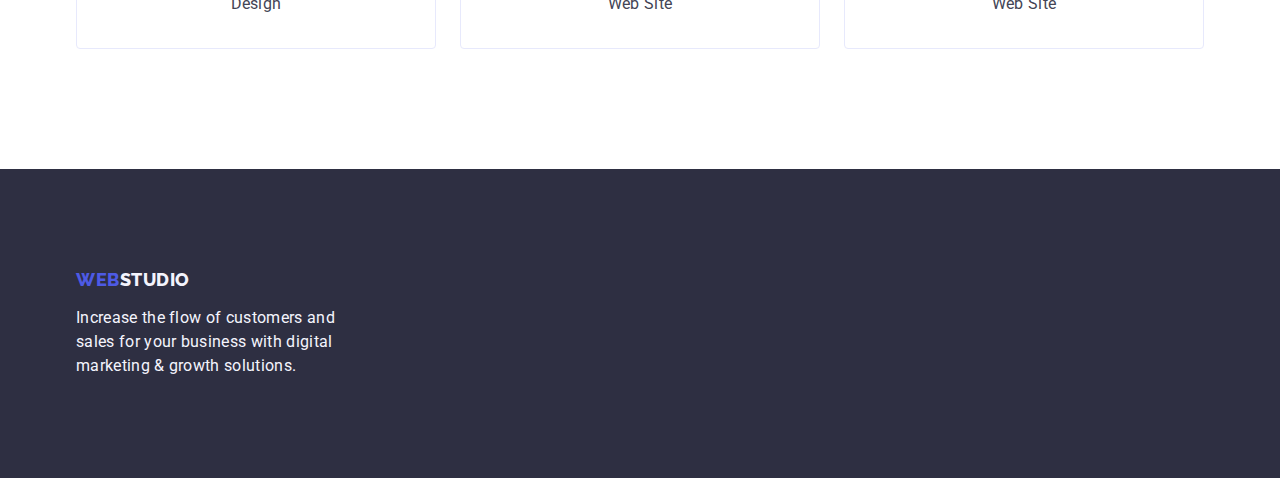
==== commit 5cb68efd: "portfolio css mod" ====
--- a/portfolio.html
+++ b/portfolio.html
@@ -232,7 +232,7 @@
     <!-- Footer -->
 
     <footer class="page-footer">
-      <div class="footer-container">
+      <div class="container">
         <a class="logo-footer link" href="./index.html"
           >Web<span class="studio-footer">Studio</span></a
         >
--- a/css/styles.css
+++ b/css/styles.css
@@ -332,7 +332,7 @@
 }
 
 /* ====== Portfolio ====== */
-.portfolio-section {
+.filter-card-section {
   padding: 96px 0 120px;
 }
 /* Filters */
@@ -346,6 +346,7 @@
   color: #4d5ae5;
   background-color: #f4f4fd;
   border: 1px solid #e7e9fc;
+  border-top: none;
   border-radius: 4px;
 }
 
@@ -365,9 +366,7 @@
   justify-content: center;
   align-items: center;
   margin-bottom: 72px;
-}
-.filter-list:not(:last-child) {
-  margin-right: 24px;
+  column-gap: 24px;
 }
 
 /* =====Project Card */
@@ -375,6 +374,7 @@
 .container-list {
   flex-wrap: wrap;
   justify-content: space-between;
+  row-gap: 48px;
 }
 
 .project-text {
@@ -382,5 +382,5 @@
 }
 
 .card-list {
-  margin-bottom: 48px;
-}
+  width: calc((100% - 48px) / 3);
+}
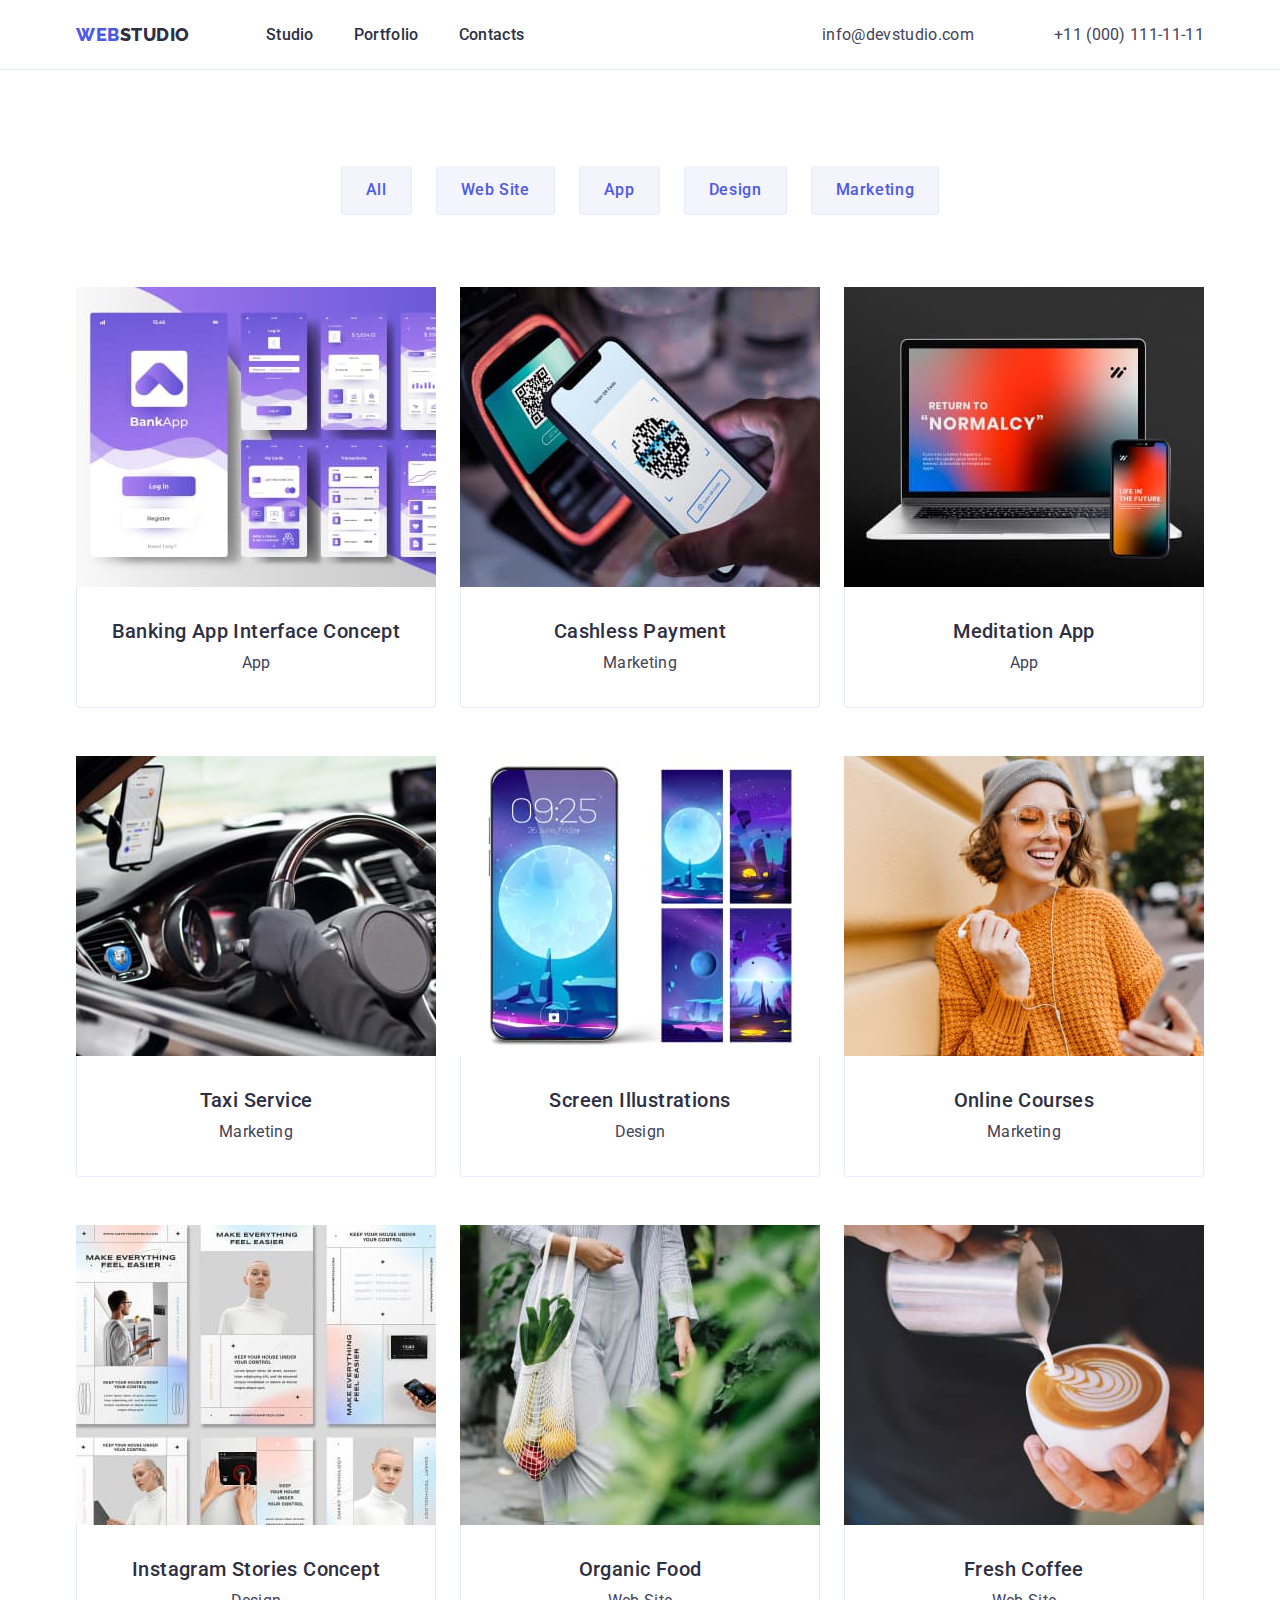
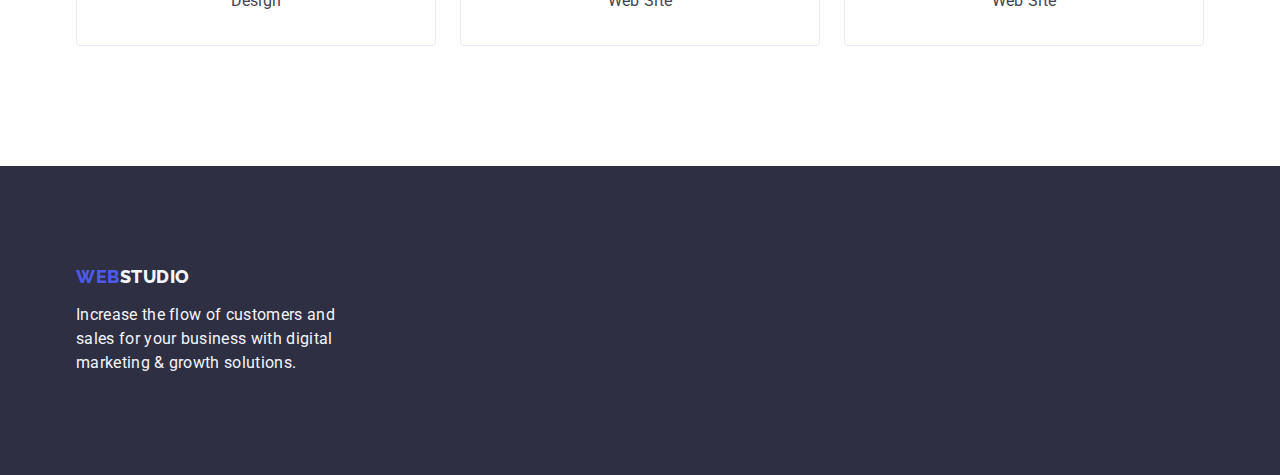
==== commit b204bae2: "css port mod" ====
--- a/portfolio.html
+++ b/portfolio.html
@@ -46,7 +46,7 @@
         <!-- Address -->
 
         <address class="address">
-          <ul class="list">
+          <ul class="addres-list list">
             <li>
               <a
                 class="address-link link add-margin"
--- a/css/styles.css
+++ b/css/styles.css
@@ -4,6 +4,7 @@
   --background-color: #ffffff;
   --header-logo-color: #2e2f42;
   --color-font: #434455;
+  --color-border: 1px solid #e7e9fc;
 }
 
 body {
@@ -100,6 +101,7 @@
 }
 
 .menu-link {
+  padding: 24px 0;
   font-weight: 500;
   font-size: 16px;
   line-height: 1.5;
@@ -116,6 +118,10 @@
 .address {
   font-style: normal;
   margin-left: auto;
+}
+
+.addres-list {
+  gap: 40px;
 }
 
 .address-link {
@@ -345,7 +351,7 @@
   padding: 12px 24px;
   color: #4d5ae5;
   background-color: #f4f4fd;
-  border: 1px solid #e7e9fc;
+  border: var(--color-border);
   border-top: none;
   border-radius: 4px;
 }
@@ -364,9 +370,8 @@
 
 .filter-list-container {
   justify-content: center;
-  align-items: center;
+  gap: 24px;
   margin-bottom: 72px;
-  column-gap: 24px;
 }
 
 /* =====Project Card */
@@ -374,11 +379,13 @@
 .container-list {
   flex-wrap: wrap;
   justify-content: space-between;
+  column-gap: 24px;
   row-gap: 48px;
 }
 
 .project-text {
   border: 1px solid #e7e9fc;
+  border-top: none;
 }
 
 .card-list {
